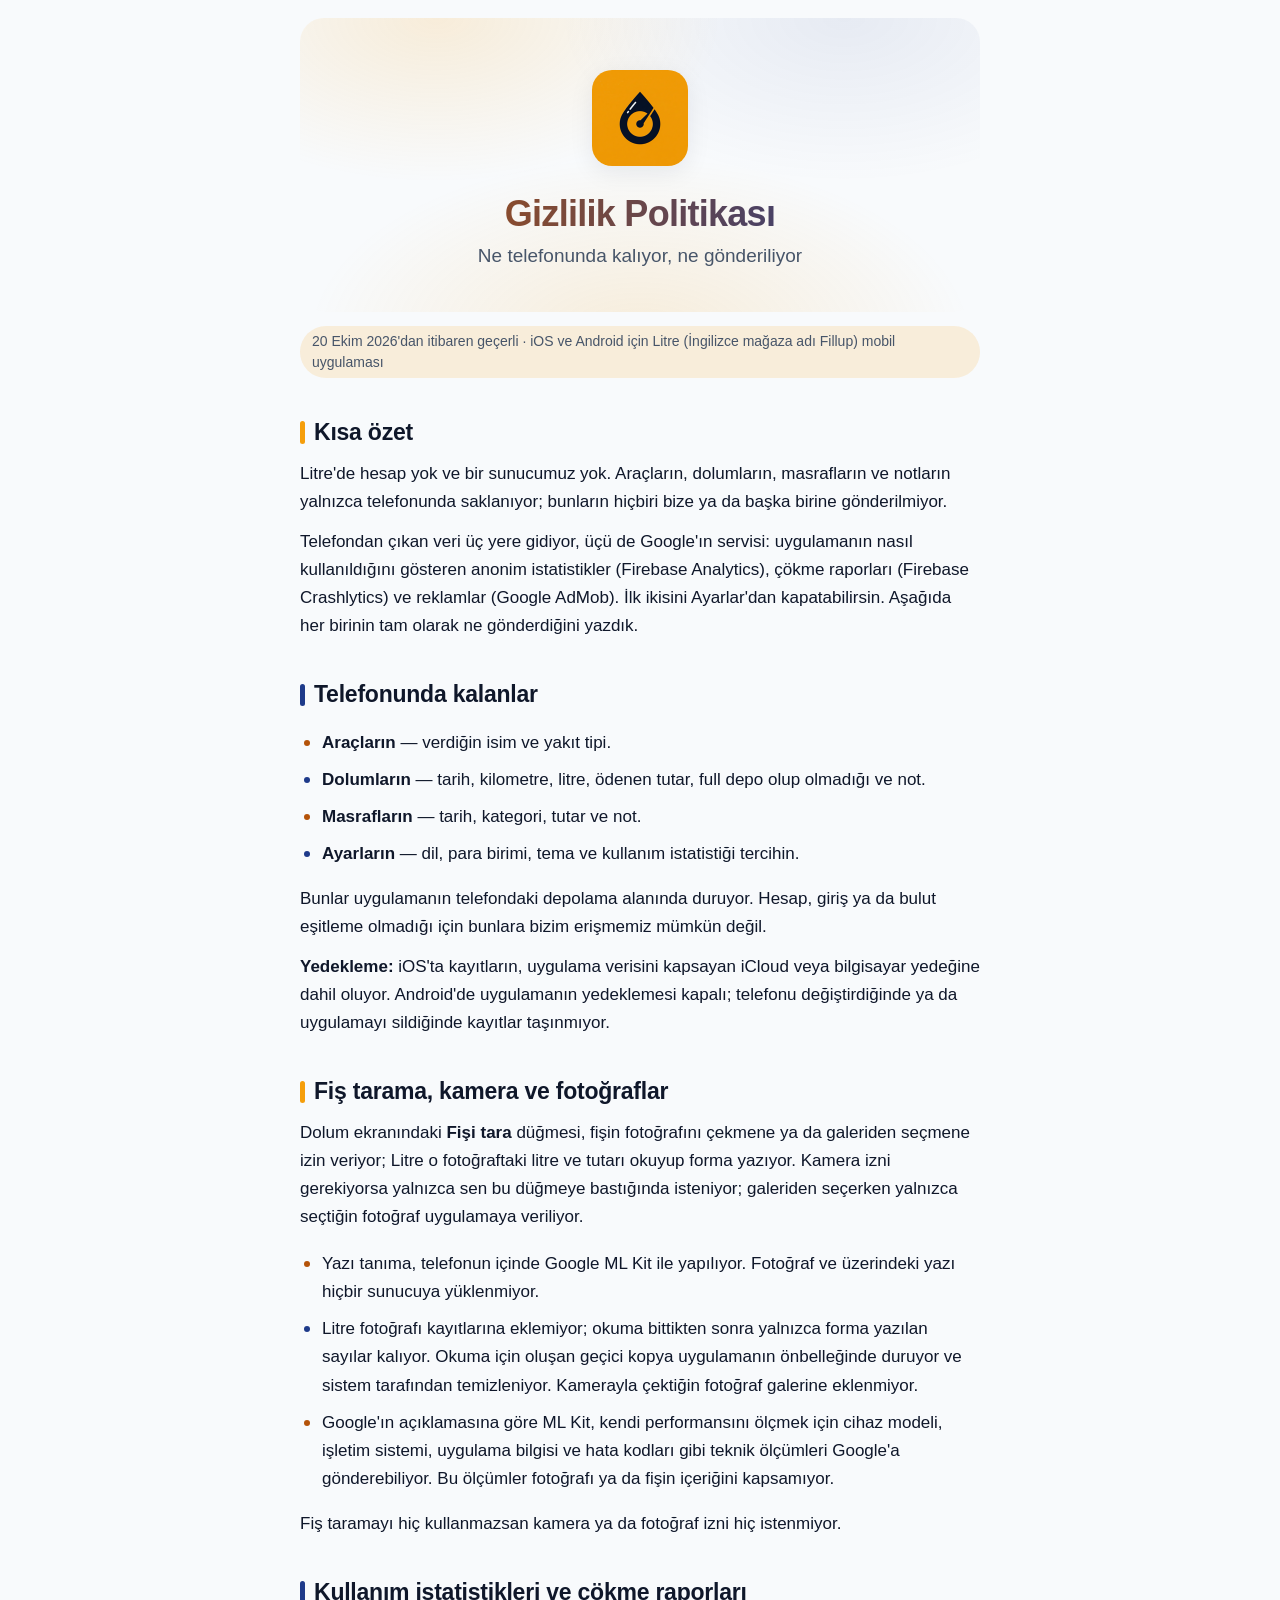
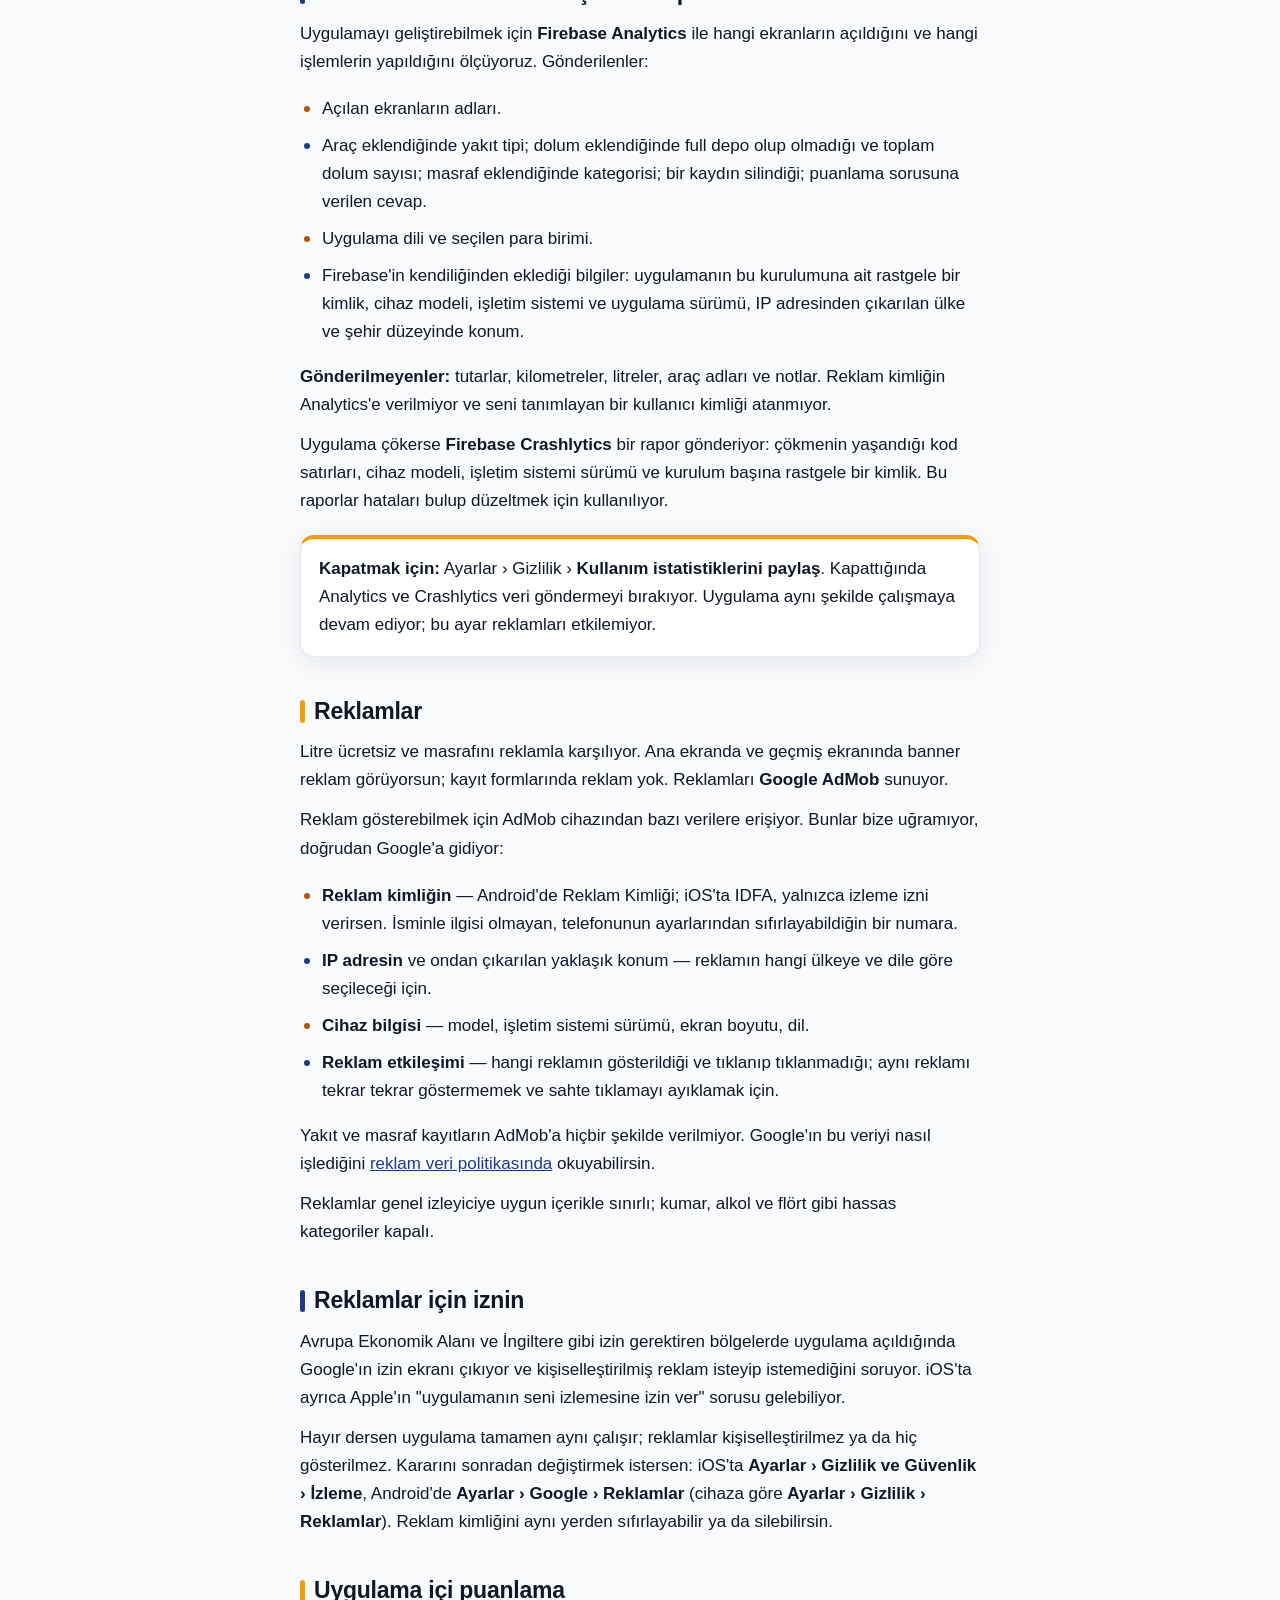
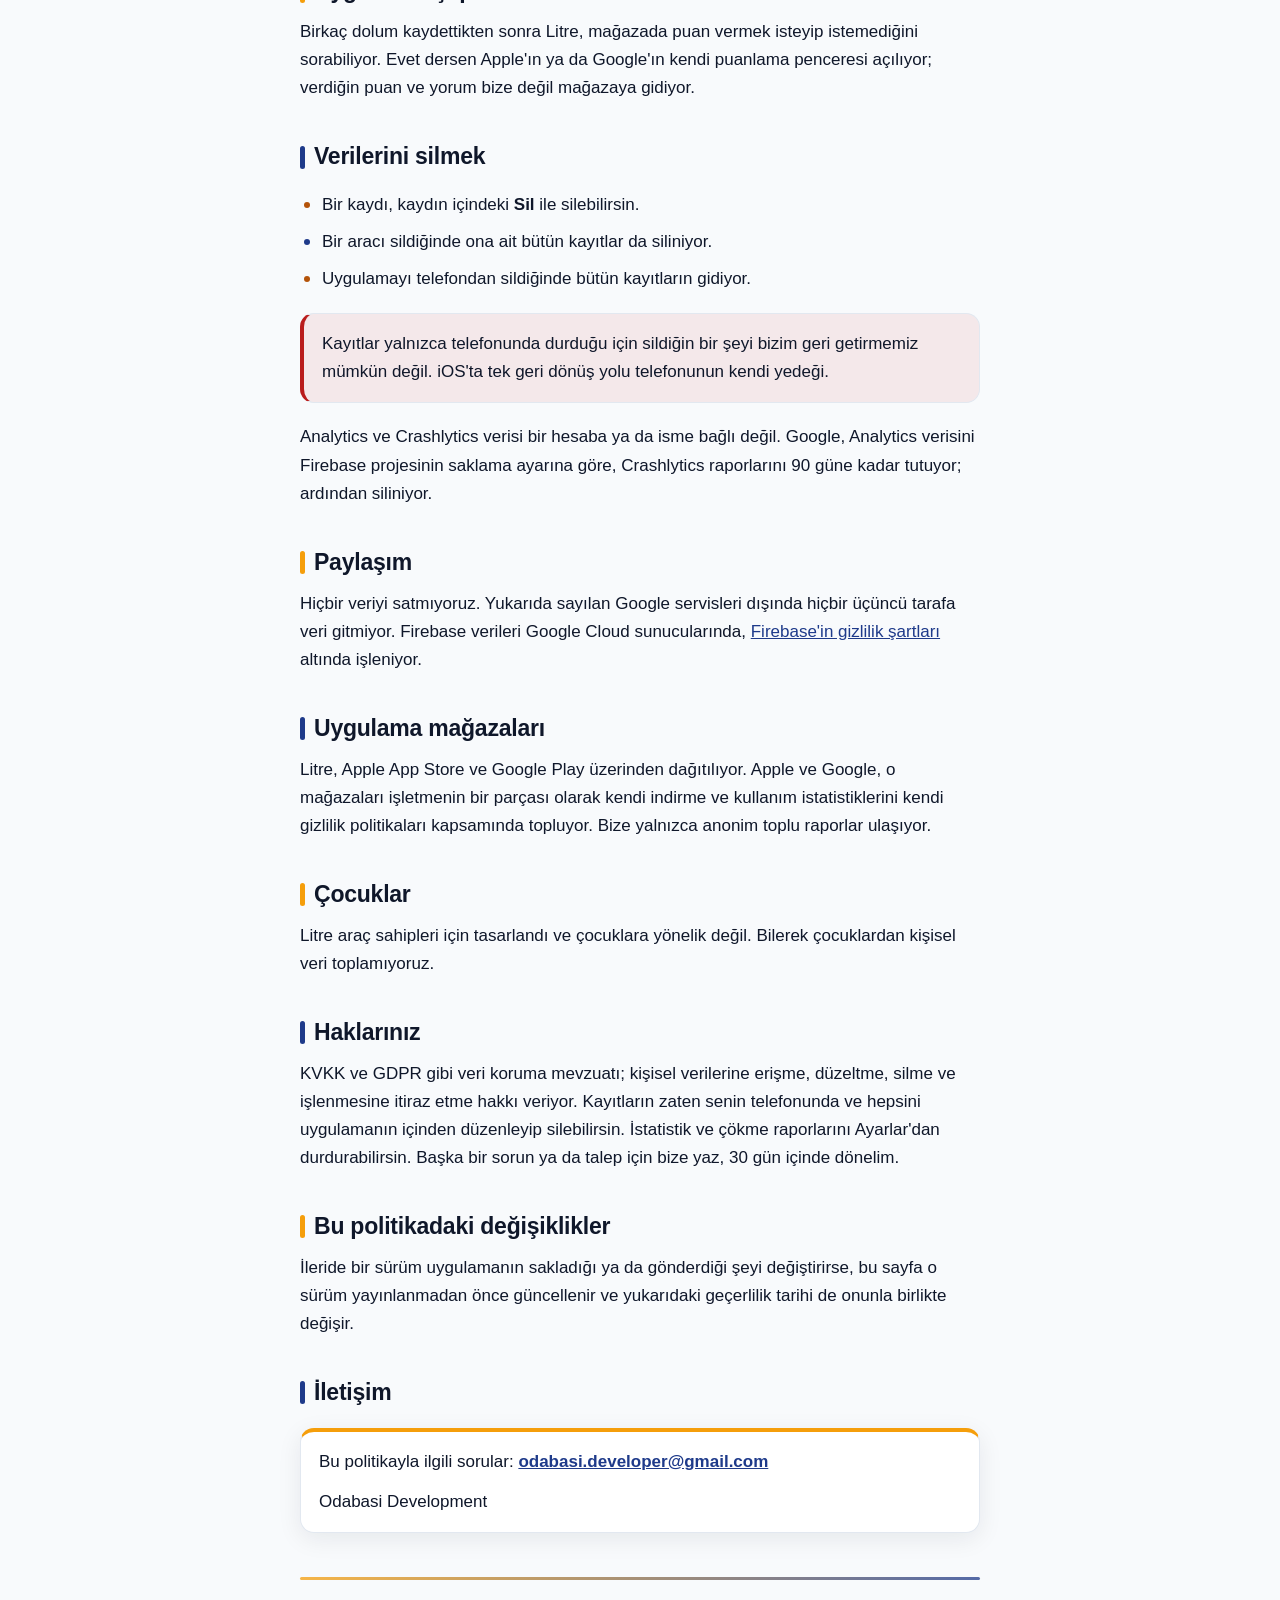
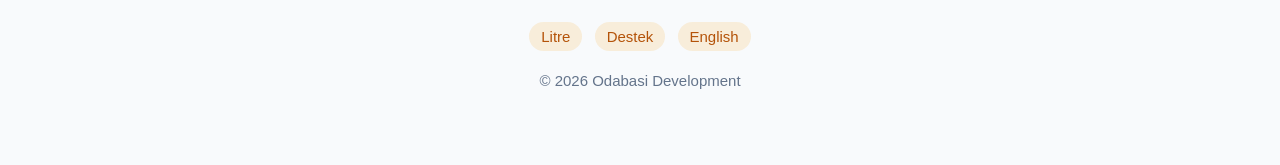
==== privacy/index.html @ 736e10ad "Litre website: home, privacy and support pages in Turkish and English Co-Authored-By: Claude Opus 5." ====
<!DOCTYPE html>
<html lang="tr">
<head>
<meta charset="utf-8">
<meta name="viewport" content="width=device-width, initial-scale=1">
<title>Litre — Gizlilik Politikası</title>
<meta name="description" content="Litre neyi telefonunda tutuyor, neyi gönderiyor ve bunları nasıl kapatırsın.">
<link rel="icon" href="../assets/logo.png">
<link rel="stylesheet" href="../assets/style.css">
<link rel="alternate" hreflang="en" href="https://nodabasi.github.io/litre-app/en/privacy/">
<link rel="alternate" hreflang="tr" href="https://nodabasi.github.io/litre-app/privacy/">
</head>
<body>
<div class="wrap">

<header>
  <img src="../assets/logo.png" alt="Litre">
  <h1>Gizlilik Politikası</h1>
  <p class="tagline">Ne telefonunda kalıyor, ne gönderiliyor</p>
</header>

<p class="meta">20 Ekim 2026'dan itibaren geçerli · iOS ve Android için Litre
(İngilizce mağaza adı Fillup) mobil uygulaması</p>

<h2>Kısa özet</h2>
<p>Litre'de hesap yok ve bir sunucumuz yok. Araçların, dolumların, masrafların ve
notların yalnızca telefonunda saklanıyor; bunların hiçbiri bize ya da başka birine
gönderilmiyor.</p>
<p>Telefondan çıkan veri üç yere gidiyor, üçü de Google'ın servisi: uygulamanın nasıl
kullanıldığını gösteren anonim istatistikler (Firebase Analytics), çökme raporları
(Firebase Crashlytics) ve reklamlar (Google AdMob). İlk ikisini Ayarlar'dan
kapatabilirsin. Aşağıda her birinin tam olarak ne gönderdiğini yazdık.</p>

<h2>Telefonunda kalanlar</h2>
<ul class="plain">
  <li><b>Araçların</b> — verdiğin isim ve yakıt tipi.</li>
  <li><b>Dolumların</b> — tarih, kilometre, litre, ödenen tutar, full depo olup olmadığı
  ve not.</li>
  <li><b>Masrafların</b> — tarih, kategori, tutar ve not.</li>
  <li><b>Ayarların</b> — dil, para birimi, tema ve kullanım istatistiği tercihin.</li>
</ul>
<p>Bunlar uygulamanın telefondaki depolama alanında duruyor. Hesap, giriş ya da bulut
eşitleme olmadığı için bunlara bizim erişmemiz mümkün değil.</p>
<p><b>Yedekleme:</b> iOS'ta kayıtların, uygulama verisini kapsayan iCloud veya
bilgisayar yedeğine dahil oluyor. Android'de uygulamanın yedeklemesi kapalı; telefonu
değiştirdiğinde ya da uygulamayı sildiğinde kayıtlar taşınmıyor.</p>

<h2>Fiş tarama, kamera ve fotoğraflar</h2>
<p>Dolum ekranındaki <b>Fişi tara</b> düğmesi, fişin fotoğrafını çekmene ya da
galeriden seçmene izin veriyor; Litre o fotoğraftaki litre ve tutarı okuyup forma
yazıyor. Kamera izni gerekiyorsa yalnızca sen bu düğmeye bastığında isteniyor; galeriden
seçerken yalnızca seçtiğin fotoğraf uygulamaya veriliyor.</p>
<ul class="plain">
  <li>Yazı tanıma, telefonun içinde Google ML Kit ile yapılıyor. Fotoğraf ve üzerindeki
  yazı hiçbir sunucuya yüklenmiyor.</li>
  <li>Litre fotoğrafı kayıtlarına eklemiyor; okuma bittikten sonra yalnızca forma
  yazılan sayılar kalıyor. Okuma için oluşan geçici kopya uygulamanın önbelleğinde duruyor
  ve sistem tarafından temizleniyor. Kamerayla çektiğin fotoğraf galerine eklenmiyor.</li>
  <li>Google'ın açıklamasına göre ML Kit, kendi performansını ölçmek için cihaz modeli,
  işletim sistemi, uygulama bilgisi ve hata kodları gibi teknik ölçümleri Google'a
  gönderebiliyor. Bu ölçümler fotoğrafı ya da fişin içeriğini kapsamıyor.</li>
</ul>
<p>Fiş taramayı hiç kullanmazsan kamera ya da fotoğraf izni hiç istenmiyor.</p>

<h2 id="istatistik">Kullanım istatistikleri ve çökme raporları</h2>
<p>Uygulamayı geliştirebilmek için <b>Firebase Analytics</b> ile hangi ekranların
açıldığını ve hangi işlemlerin yapıldığını ölçüyoruz. Gönderilenler:</p>
<ul class="plain">
  <li>Açılan ekranların adları.</li>
  <li>Araç eklendiğinde yakıt tipi; dolum eklendiğinde full depo olup olmadığı ve toplam
  dolum sayısı; masraf eklendiğinde kategorisi; bir kaydın silindiği; puanlama sorusuna
  verilen cevap.</li>
  <li>Uygulama dili ve seçilen para birimi.</li>
  <li>Firebase'in kendiliğinden eklediği bilgiler: uygulamanın bu kurulumuna ait rastgele
  bir kimlik, cihaz modeli, işletim sistemi ve uygulama sürümü, IP adresinden çıkarılan
  ülke ve şehir düzeyinde konum.</li>
</ul>
<p><b>Gönderilmeyenler:</b> tutarlar, kilometreler, litreler, araç adları ve notlar.
Reklam kimliğin Analytics'e verilmiyor ve seni tanımlayan bir kullanıcı kimliği
atanmıyor.</p>
<p>Uygulama çökerse <b>Firebase Crashlytics</b> bir rapor gönderiyor: çökmenin yaşandığı
kod satırları, cihaz modeli, işletim sistemi sürümü ve kurulum başına rastgele bir
kimlik. Bu raporlar hataları bulup düzeltmek için kullanılıyor.</p>
<div class="contact">
  <p><b>Kapatmak için:</b> Ayarlar › Gizlilik › <b>Kullanım istatistiklerini
  paylaş</b>. Kapattığında Analytics ve Crashlytics veri göndermeyi bırakıyor. Uygulama
  aynı şekilde çalışmaya devam ediyor; bu ayar reklamları etkilemiyor.</p>
</div>

<h2 id="reklamlar">Reklamlar</h2>
<p>Litre ücretsiz ve masrafını reklamla karşılıyor. Ana ekranda ve geçmiş ekranında
banner reklam görüyorsun; kayıt formlarında reklam yok. Reklamları <b>Google
AdMob</b> sunuyor.</p>
<p>Reklam gösterebilmek için AdMob cihazından bazı verilere erişiyor. Bunlar bize
uğramıyor, doğrudan Google'a gidiyor:</p>
<ul class="plain">
  <li><b>Reklam kimliğin</b> — Android'de Reklam Kimliği; iOS'ta IDFA, yalnızca izleme
  izni verirsen. İsminle ilgisi olmayan, telefonunun ayarlarından sıfırlayabildiğin bir
  numara.</li>
  <li><b>IP adresin</b> ve ondan çıkarılan yaklaşık konum — reklamın hangi ülkeye ve dile
  göre seçileceği için.</li>
  <li><b>Cihaz bilgisi</b> — model, işletim sistemi sürümü, ekran boyutu, dil.</li>
  <li><b>Reklam etkileşimi</b> — hangi reklamın gösterildiği ve tıklanıp tıklanmadığı;
  aynı reklamı tekrar tekrar göstermemek ve sahte tıklamayı ayıklamak için.</li>
</ul>
<p>Yakıt ve masraf kayıtların AdMob'a hiçbir şekilde verilmiyor. Google'ın bu veriyi
nasıl işlediğini <a href="https://business.safety.google/adsprocessing/">reklam veri
politikasında</a> okuyabilirsin.</p>
<p>Reklamlar genel izleyiciye uygun içerikle sınırlı; kumar, alkol ve flört gibi hassas
kategoriler kapalı.</p>

<h2>Reklamlar için iznin</h2>
<p>Avrupa Ekonomik Alanı ve İngiltere gibi izin gerektiren bölgelerde uygulama
açıldığında Google'ın izin ekranı çıkıyor ve kişiselleştirilmiş reklam isteyip
istemediğini soruyor. iOS'ta ayrıca Apple'ın "uygulamanın seni izlemesine izin ver"
sorusu gelebiliyor.</p>
<p>Hayır dersen uygulama tamamen aynı çalışır; reklamlar kişiselleştirilmez ya da hiç
gösterilmez. Kararını sonradan değiştirmek istersen: iOS'ta <b>Ayarlar › Gizlilik ve
Güvenlik › İzleme</b>, Android'de <b>Ayarlar › Google › Reklamlar</b> (cihaza göre
<b>Ayarlar › Gizlilik › Reklamlar</b>). Reklam kimliğini aynı yerden sıfırlayabilir
ya da silebilirsin.</p>

<h2>Uygulama içi puanlama</h2>
<p>Birkaç dolum kaydettikten sonra Litre, mağazada puan vermek isteyip istemediğini
sorabiliyor. Evet dersen Apple'ın ya da Google'ın kendi puanlama penceresi açılıyor;
verdiğin puan ve yorum bize değil mağazaya gidiyor.</p>

<h2>Verilerini silmek</h2>
<ul class="plain">
  <li>Bir kaydı, kaydın içindeki <b>Sil</b> ile silebilirsin.</li>
  <li>Bir aracı sildiğinde ona ait bütün kayıtlar da siliniyor.</li>
  <li>Uygulamayı telefondan sildiğinde bütün kayıtların gidiyor.</li>
</ul>
<div class="notice">
  <p>Kayıtlar yalnızca telefonunda durduğu için sildiğin bir şeyi bizim geri getirmemiz
  mümkün değil. iOS'ta tek geri dönüş yolu telefonunun kendi yedeği.</p>
</div>
<p>Analytics ve Crashlytics verisi bir hesaba ya da isme bağlı değil. Google, Analytics
verisini Firebase projesinin saklama ayarına göre, Crashlytics raporlarını 90 güne kadar
tutuyor; ardından siliniyor.</p>

<h2>Paylaşım</h2>
<p>Hiçbir veriyi satmıyoruz. Yukarıda sayılan Google servisleri dışında hiçbir üçüncü
tarafa veri gitmiyor. Firebase verileri Google Cloud sunucularında,
<a href="https://firebase.google.com/support/privacy">Firebase'in gizlilik
şartları</a> altında işleniyor.</p>

<h2>Uygulama mağazaları</h2>
<p>Litre, Apple App Store ve Google Play üzerinden dağıtılıyor. Apple ve Google, o
mağazaları işletmenin bir parçası olarak kendi indirme ve kullanım istatistiklerini kendi
gizlilik politikaları kapsamında topluyor. Bize yalnızca anonim toplu raporlar
ulaşıyor.</p>

<h2>Çocuklar</h2>
<p>Litre araç sahipleri için tasarlandı ve çocuklara yönelik değil. Bilerek çocuklardan
kişisel veri toplamıyoruz.</p>

<h2>Haklarınız</h2>
<p>KVKK ve GDPR gibi veri koruma mevzuatı; kişisel verilerine erişme, düzeltme, silme ve
işlenmesine itiraz etme hakkı veriyor. Kayıtların zaten senin telefonunda ve hepsini
uygulamanın içinden düzenleyip silebilirsin. İstatistik ve çökme raporlarını Ayarlar'dan
durdurabilirsin. Başka bir sorun ya da talep için bize yaz, 30 gün içinde dönelim.</p>

<h2>Bu politikadaki değişiklikler</h2>
<p>İleride bir sürüm uygulamanın sakladığı ya da gönderdiği şeyi değiştirirse, bu sayfa
o sürüm yayınlanmadan önce güncellenir ve yukarıdaki geçerlilik tarihi de onunla birlikte
değişir.</p>

<h2>İletişim</h2>
<div class="contact">
  <p>Bu politikayla ilgili sorular:
  <a href="mailto:odabasi.developer@gmail.com">odabasi.developer@gmail.com</a></p>
  <p>Odabasi Development</p>
</div>

<hr>
<footer>
  <a href="../">Litre</a>
  <a href="../support/">Destek</a>
  <a href="../en/privacy/" hreflang="en">English</a>
  <div class="copyright">© 2026 Odabasi Development</div>
</footer>

</div>
</body>
</html>
---- assets/style.css ----
/* Shared stylesheet for every page. Palette mirrors the app: the amber of the
   icon on a cool near-white ground, with the icon's navy as the second colour
   and the app's red for destructive actions.

   Mobile first: the base rules target a phone, and the only media queries widen
   things for larger screens or adapt to a dark colour scheme. */

:root {
  --ink: #0f172a;
  --ink-soft: #475569;
  --ink-faint: #64748b;
  --ground: #f8fafc;
  --card: #ffffff;
  --line: #e2e8f0;

  /* Amber is too light for text on white, so text uses the app's warning tone. */
  --brand: #b45309;
  --brand-fill: #f59e0b;
  --accent: #1e3a8a;
  --green: #15803d;
  --red: #b91c1c;

  /* Same hues at low alpha, for card and badge fills. */
  --brand-tint: #f59e0b24;
  --accent-tint: #1e3a8a14;
  --green-tint: #15803d1a;
  --red-tint: #b91c1c14;

  --shadow: 0 6px 24px rgb(15 23 42 / 0.08);
}

@media (prefers-color-scheme: dark) {
  :root {
    --ink: #e2e8f0;
    --ink-soft: #cbd5e1;
    --ink-faint: #94a3b8;
    --ground: #0b1220;
    --card: #152033;
    --line: #2c3a52;

    --brand: #fbbf24;
    --brand-fill: #fbbf24;
    --accent: #93c5fd;
    --green: #4ade80;
    --red: #f87171;

    --brand-tint: #fbbf2424;
    --accent-tint: #93c5fd1f;
    --green-tint: #4ade8024;
    --red-tint: #f8717124;

    --shadow: 0 6px 24px rgb(0 0 0 / 0.35);
  }
}

* { box-sizing: border-box; }

body {
  margin: 0;
  padding: 0 18px 64px;
  background: var(--ground);
  color: var(--ink);
  font: 17px/1.65 -apple-system, BlinkMacSystemFont, "Segoe UI", Roboto, Helvetica, Arial, sans-serif;
  -webkit-text-size-adjust: 100%;
  overflow-wrap: break-word;
}

img { max-width: 100%; }

.wrap { max-width: 680px; margin: 0 auto; }

/* Header — a tinted band in the brand amber, cooled with the navy accent */

header {
  position: relative;
  margin: 18px 0 8px;
  padding: 40px 20px 32px;
  text-align: center;
  border-radius: 24px;
  background:
    radial-gradient(60% 80% at 20% 0%, var(--brand-tint), transparent 70%),
    radial-gradient(60% 80% at 80% 0%, var(--accent-tint), transparent 70%),
    radial-gradient(70% 90% at 50% 110%, var(--brand-tint), transparent 70%);
}

header img {
  width: 84px;
  height: 84px;
  border-radius: 20px;
  box-shadow: var(--shadow);
}

h1 {
  margin: 18px 0 6px;
  font-size: clamp(28px, 8vw, 36px);
  line-height: 1.15;
  letter-spacing: -0.02em;
  background: linear-gradient(100deg, var(--brand), var(--accent));
  -webkit-background-clip: text;
  background-clip: text;
  color: transparent;
}

.tagline {
  margin: 0;
  color: var(--ink-soft);
  font-size: clamp(16px, 4.4vw, 19px);
}

/* Section headings — a coloured bar alternating amber and navy */

h2 {
  position: relative;
  margin: 40px 0 12px;
  padding-left: 14px;
  font-size: clamp(20px, 5.4vw, 23px);
  line-height: 1.3;
  letter-spacing: -0.01em;
}

h2::before {
  content: "";
  position: absolute;
  left: 0;
  top: 0.16em;
  bottom: 0.16em;
  width: 5px;
  border-radius: 3px;
  background: var(--brand-fill);
}

h2:nth-of-type(even)::before { background: var(--accent); }

h3 {
  margin: 26px 0 4px;
  font-size: 17px;
  color: var(--brand);
}

p { margin: 12px 0; }

a { color: var(--accent); }

hr {
  margin: 44px 0 0;
  border: 0;
  height: 3px;
  border-radius: 2px;
  background: linear-gradient(90deg, var(--brand-fill), var(--accent));
  opacity: 0.75;
}

/* Numbered walkthrough on the landing page */

.steps {
  list-style: none;
  margin: 18px 0;
  padding: 0;
  counter-reset: step;
}

.steps li {
  position: relative;
  counter-increment: step;
  background: var(--card);
  border: 1px solid var(--line);
  border-left: 5px solid var(--brand-fill);
  border-radius: 14px;
  padding: 14px 16px 14px 56px;
  margin-bottom: 10px;
  box-shadow: var(--shadow);
}

.steps li::before {
  content: counter(step);
  position: absolute;
  left: 14px;
  top: 15px;
  width: 28px;
  height: 28px;
  border-radius: 50%;
  display: grid;
  place-items: center;
  font-size: 14px;
  font-weight: 700;
  color: var(--brand);
  background: var(--brand-tint);
}

.steps li:nth-child(even) { border-left-color: var(--accent); }
.steps li:nth-child(even)::before { color: var(--accent); background: var(--accent-tint); }

.steps b { display: block; font-size: 17px; }
.steps li:nth-child(odd) b { color: var(--brand); }
.steps li:nth-child(even) b { color: var(--accent); }

.steps span { color: var(--ink-soft); font-size: 15px; }

/* Plain bullet lists — coloured markers, alternating */

ul.plain { padding-left: 22px; }

ul.plain li { margin: 7px 0; }

ul.plain li::marker { color: var(--brand); font-size: 1.1em; }
ul.plain li:nth-child(even)::marker { color: var(--accent); }

/* Contact box */

.contact {
  background: var(--card);
  border: 1px solid var(--line);
  border-top: 4px solid var(--brand-fill);
  border-radius: 14px;
  padding: 16px 18px;
  margin: 20px 0;
  box-shadow: var(--shadow);
}

.contact p:first-child { margin-top: 0; }
.contact p:last-child { margin-bottom: 0; }
.contact a { font-weight: 600; }

/* Callout for the destructive actions people come to this site looking for */

.notice {
  background: var(--red-tint);
  border: 1px solid var(--line);
  border-left: 4px solid var(--red);
  border-radius: 14px;
  padding: 16px 18px;
  margin: 20px 0;
}

.notice p:first-child { margin-top: 0; }
.notice p:last-child { margin-bottom: 0; }

/* Effective-date line under a policy heading */

.meta {
  display: inline-block;
  margin: 6px 0 0;
  padding: 5px 12px;
  border-radius: 999px;
  background: var(--brand-tint);
  color: var(--ink-soft);
  font-size: 14px;
  line-height: 1.5;
}

/* Footer */

footer {
  margin-top: 22px;
  padding-top: 18px;
  color: var(--ink-faint);
  font-size: 15px;
  line-height: 2.2;
  text-align: center;
}

footer a {
  margin: 0 4px;
  padding: 6px 12px;
  border-radius: 999px;
  background: var(--brand-tint);
  color: var(--brand);
  text-decoration: none;
  white-space: nowrap;
}

footer a:hover { text-decoration: underline; }

footer .copyright { margin-top: 16px; line-height: 1.6; }

/* Wider screens */

@media (min-width: 560px) {
  body { padding: 0 24px 72px; }
  header { padding: 52px 24px 40px; }
  header img { width: 96px; height: 96px; }
  .steps li { padding-right: 20px; }
}
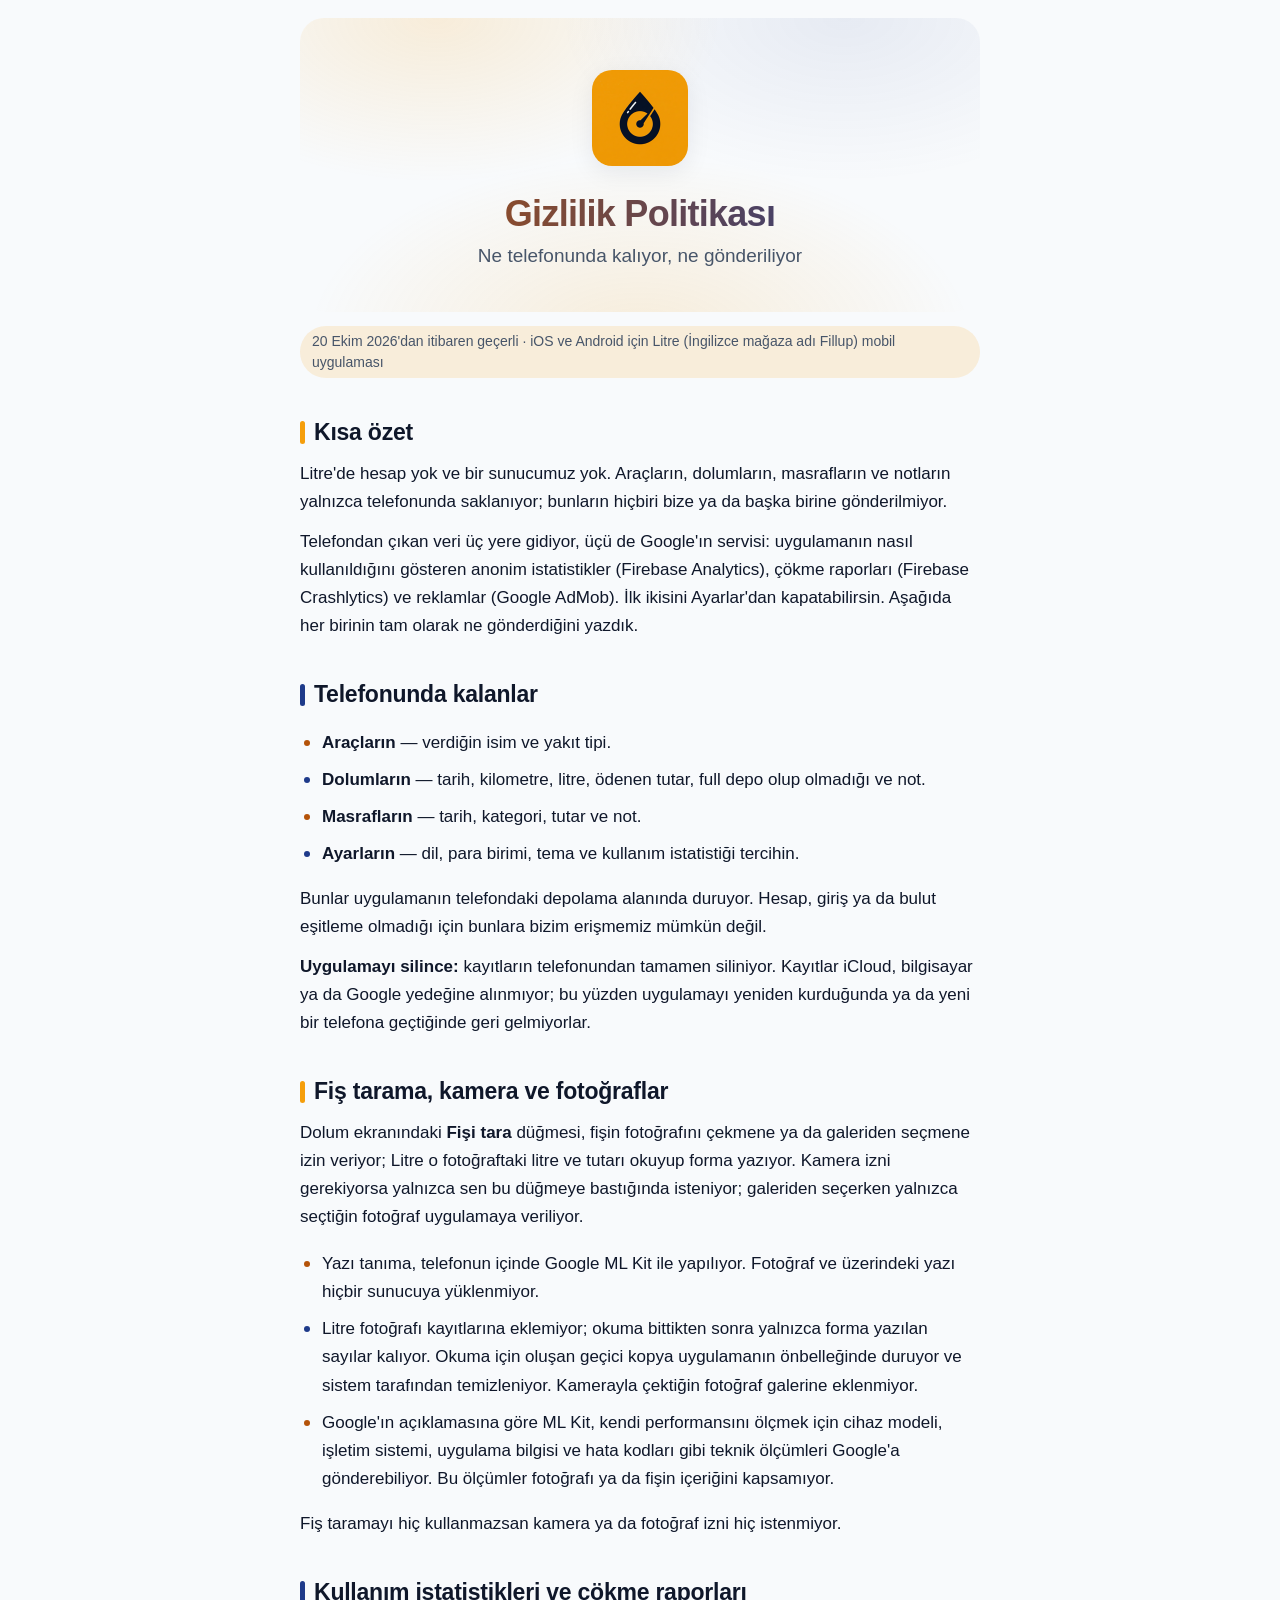
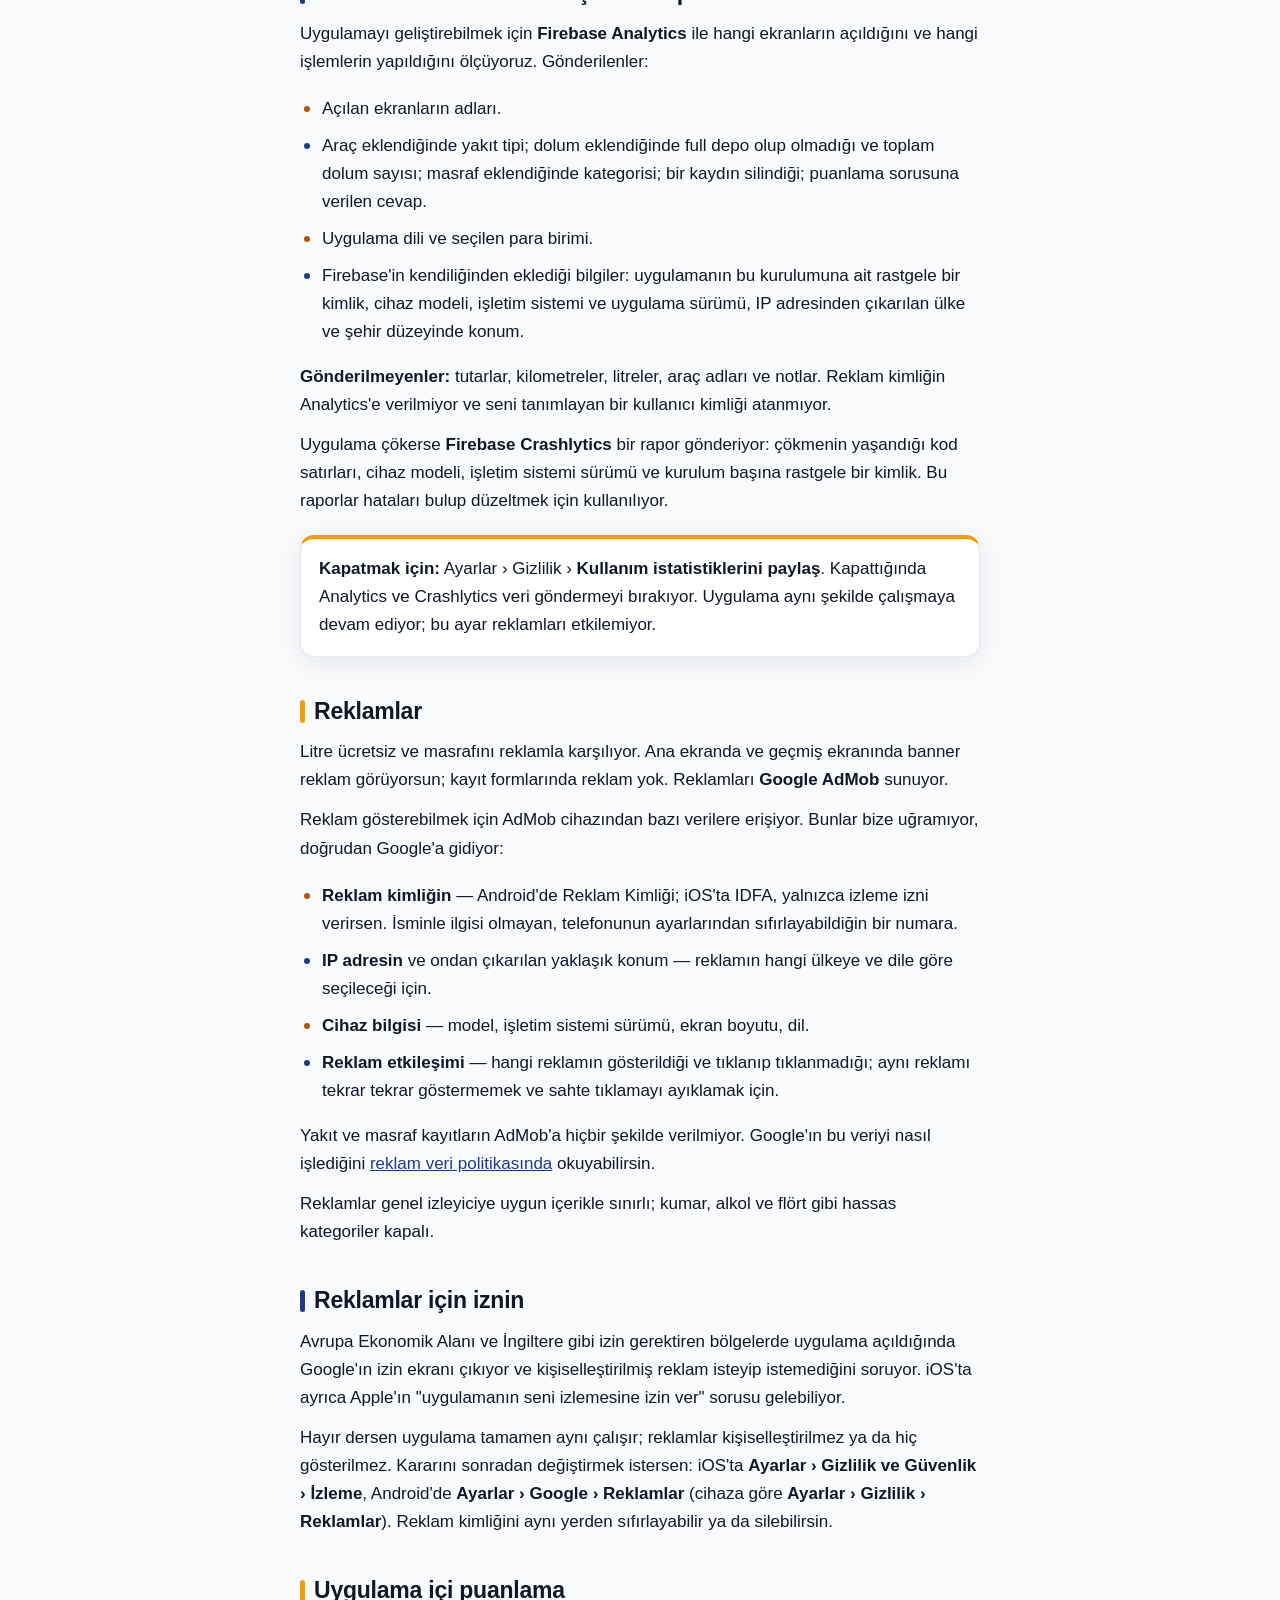
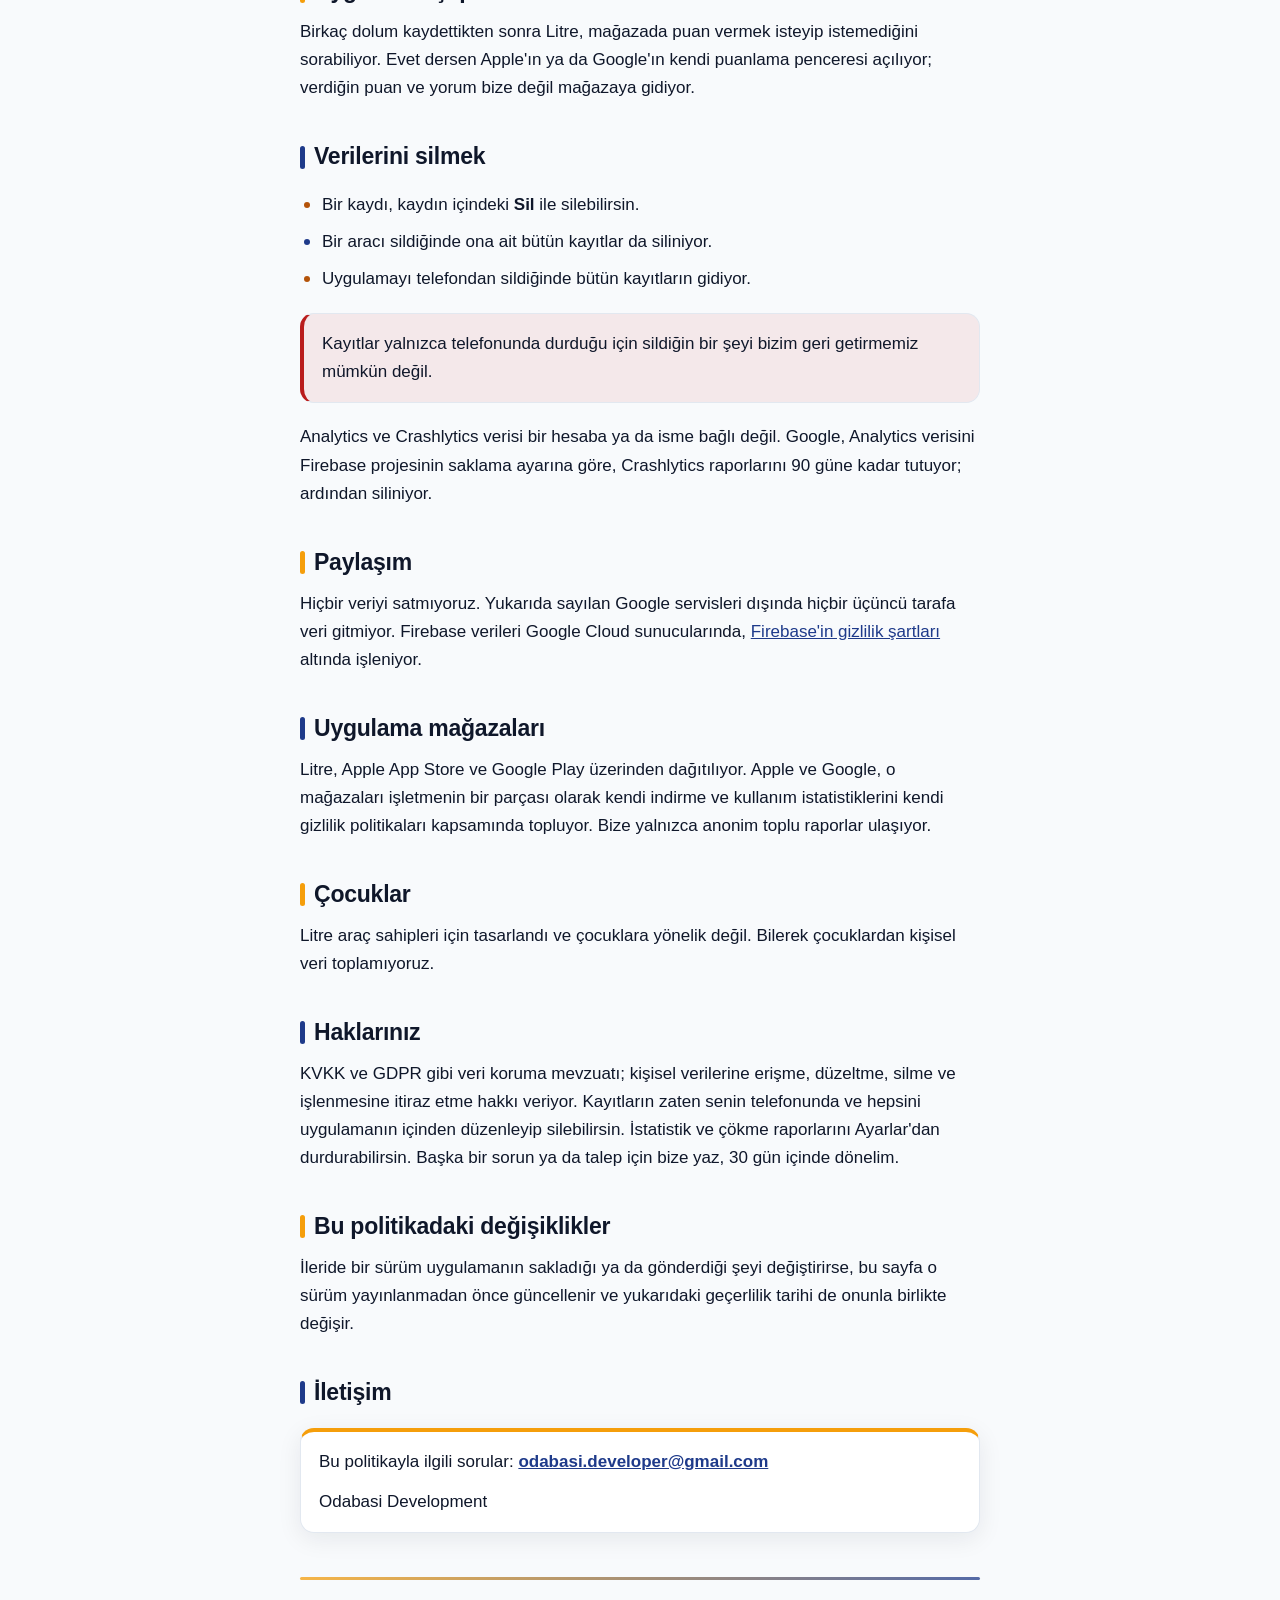
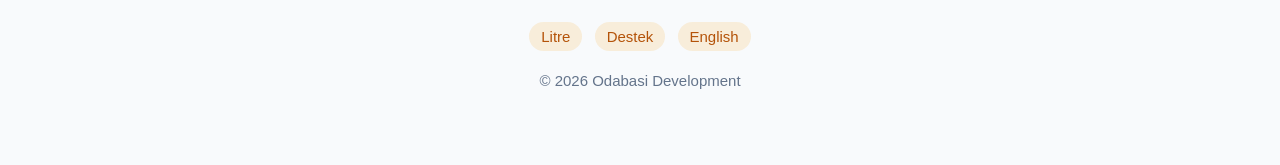
==== commit 95294d42: "State that records are deleted with the app and never backed up Co-Authored-By: Claude Opus 5.5 (1M " ====
--- a/privacy/index.html
+++ b/privacy/index.html
@@ -41,9 +41,9 @@
 </ul>
 <p>Bunlar uygulamanın telefondaki depolama alanında duruyor. Hesap, giriş ya da bulut
 eşitleme olmadığı için bunlara bizim erişmemiz mümkün değil.</p>
-<p><b>Yedekleme:</b> iOS'ta kayıtların, uygulama verisini kapsayan iCloud veya
-bilgisayar yedeğine dahil oluyor. Android'de uygulamanın yedeklemesi kapalı; telefonu
-değiştirdiğinde ya da uygulamayı sildiğinde kayıtlar taşınmıyor.</p>
+<p><b>Uygulamayı silince:</b> kayıtların telefonundan tamamen siliniyor. Kayıtlar
+iCloud, bilgisayar ya da Google yedeğine alınmıyor; bu yüzden uygulamayı yeniden
+kurduğunda ya da yeni bir telefona geçtiğinde geri gelmiyorlar.</p>
 
 <h2>Fiş tarama, kamera ve fotoğraflar</h2>
 <p>Dolum ekranındaki <b>Fişi tara</b> düğmesi, fişin fotoğrafını çekmene ya da
@@ -133,7 +133,7 @@
 </ul>
 <div class="notice">
   <p>Kayıtlar yalnızca telefonunda durduğu için sildiğin bir şeyi bizim geri getirmemiz
-  mümkün değil. iOS'ta tek geri dönüş yolu telefonunun kendi yedeği.</p>
+  mümkün değil.</p>
 </div>
 <p>Analytics ve Crashlytics verisi bir hesaba ya da isme bağlı değil. Google, Analytics
 verisini Firebase projesinin saklama ayarına göre, Crashlytics raporlarını 90 güne kadar
